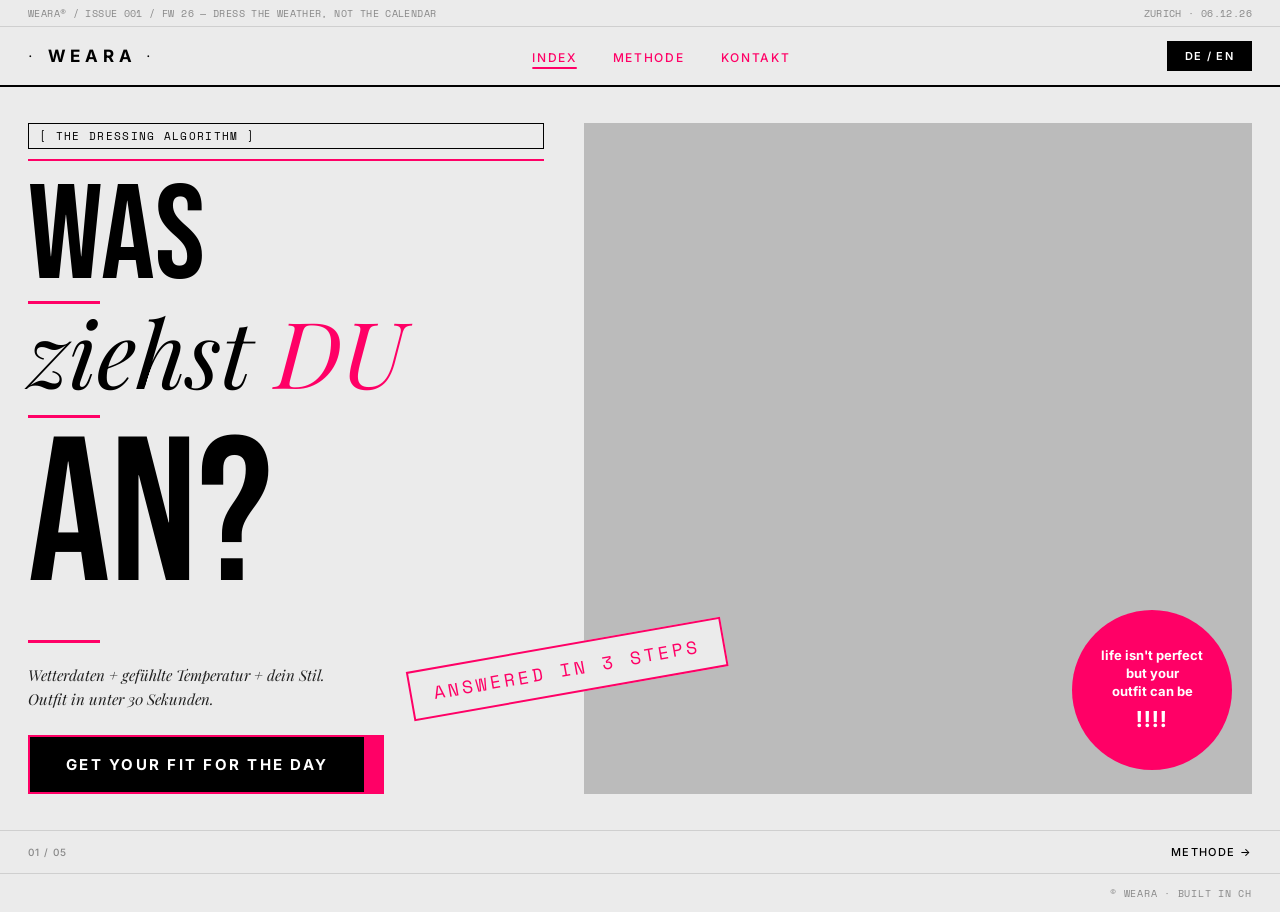
==== index.html @ 25c810dd "Initial commit" ====
<!doctype html>
<html lang="de">
  <head>
    <meta charset="UTF-8" />
    <meta name="viewport" content="width=device-width, initial-scale=1.0" />
    <title>WEARA — The Dressing Algorithm</title>
    <link rel="stylesheet" href="css/style.css" />
  </head>
  <body id="page-index">
    <!-- NAVIGATION -->
    <div class="nav-wrapper">
      <div class="info-bar">
        <span
          >WEARA® / ISSUE 001 / FW 26 — DRESS THE WEATHER, NOT THE
          CALENDAR</span
        >
        <span id="dateTime"></span>
      </div>
      <nav class="main-nav">
        <a href="index.html" class="logo">WEARA</a>
        <ul class="nav-links">
          <li><a href="index.html" class="active">INDEX</a></li>
          <li><a href="mood.html">METHODE</a></li>
          <li><a href="kontakt.html">KONTAKT</a></li>
        </ul>
        <button class="nav-btn">DE / EN</button>
      </nav>
    </div>

    <!-- PAGE CONTENT -->
    <main class="page">
      <section class="index-layout">
        <!-- LEFT: Text -->
        <div class="index-left">
          <div class="tag-label">[ THE DRESSING ALGORITHM ]</div>
          <div class="tag-label-line"></div>

          <h1 class="hero-headline">
            <span class="h-was">WAS</span>
            <span class="pink-bar-h"></span>
            <span class="h-mid">ziehst <span class="text-pink">DU</span></span>
            <span class="pink-bar-h"></span>
            <span class="h-an">AN?</span>
          </h1>

          <div class="hero-tagline">
            <span class="pink-bar-h" style="margin-bottom: 20px"></span>
            <p>
              Wetterdaten + gefühlte Temperatur + dein Stil.<br />Outfit in
              unter 30 Sekunden.
            </p>
            <div class="cta-wrapper">
              <a href="mood.html" class="btn-primary"
                >GET YOUR FIT FOR THE DAY</a
              >
              <div class="cta-accent"></div>
            </div>
          </div>
        </div>

        <!-- RIGHT: Hero Image -->
        <div class="index-right">
          <!-- Ersetze diese URL mit deinem eigenen Bild -->
          <div
            class="hero-photo"
            style="
              background-image: url(&quot;https://picsum.photos/seed/fashion42/900/700&quot;);
            "
          ></div>

          <!-- Pinker Kreis-Badge -->
          <div class="circle-badge">
            <span>life isn't perfect<br />but your<br />outfit can be</span>
            <span class="excl">!!!!</span>
          </div>
        </div>

        <!-- "ANSWERED IN 3 STEPS" — ausserhalb index-right, schwebt über der Grenze -->
        <div class="answered-tag">ANSWERED IN 3 STEPS</div>
      </section>
    </main>

    <!-- BOTTOM NAV -->
    <div class="bottom-nav">
      <span class="page-info">01 / 05</span>
      <a href="mood.html">METHODE →</a>
    </div>

    <!-- FOOTER -->
    <footer class="site-footer">© WEARA · BUILT IN CH</footer>

    <script src="js/script.js" type="module"></script>
  </body>
</html>
---- css/style.css ----
@import url('https://fonts.googleapis.com/css2?family=Bebas+Neue&family=Playfair+Display:ital,wght@1,400;1,700&family=Inter:wght@300;400;500;600&family=Space+Mono:wght@400;700&display=swap');

:root {
  --pink: #FF0066;
  --black: #000000;
  --white: #FFFFFF;
  --bg: #EBEBEB;
  --gray: #888;
  --border: rgba(0,0,0,0.12);
}

*, *::before, *::after {
  margin: 0;
  padding: 0;
  box-sizing: border-box;
}

html {
  height: 100%;
  overflow-x: hidden;   /* verhindert Viewport-Ausdehnung durch überlaufende Elemente */
}

body {
  background: var(--bg);
  font-family: 'Inter', system-ui, sans-serif;
  color: var(--black);
  font-size: 14px;
  min-height: 100vh;
  display: flex;
  flex-direction: column;
  overflow-x: hidden;
}

/* ================================================
   NAVIGATION
================================================ */

.nav-wrapper {
  position: sticky;
  top: 0;
  z-index: 1000;
  background: var(--bg);
}

.info-bar {
  display: flex;
  justify-content: space-between;
  align-items: center;
  padding: 6px 28px;
  font-family: 'Space Mono', monospace;
  font-size: 9.5px;
  letter-spacing: 0.04em;
  color: var(--gray);
  border-bottom: 1px solid var(--border);
}

.main-nav {
  display: flex;
  align-items: center;
  justify-content: space-between;
  padding: 14px 28px;
  border-bottom: 2px solid var(--black);
}

.logo {
  font-family: 'Inter', sans-serif;
  font-weight: 700;
  font-size: 17px;
  letter-spacing: 0.28em;
  text-decoration: none;
  color: var(--black);
}

.logo::before { content: '· '; font-weight: 300; }
.logo::after  { content: ' ·'; font-weight: 300; }

.nav-links {
  list-style: none;
  display: flex;
  gap: 36px;
}

.nav-links a {
  text-decoration: none;
  color: var(--pink);
  font-size: 12px;
  font-weight: 500;
  letter-spacing: 0.14em;
}

.nav-links a.active {
  text-decoration: underline;
  text-decoration-thickness: 1.5px;
  text-underline-offset: 5px;
}

.nav-btn {
  background: var(--black);
  color: var(--white);
  border: none;
  padding: 8px 18px;
  font-size: 11px;
  font-weight: 600;
  letter-spacing: 0.12em;
  cursor: pointer;
  font-family: 'Inter', sans-serif;
}

/* ================================================
   MAIN & BOTTOM NAV
================================================ */

main.page {
  flex: 1;
  padding: 36px 28px;
}

.bottom-nav {
  display: flex;
  justify-content: space-between;
  align-items: center;
  padding: 14px 28px;
  border-top: 1px solid var(--border);
  font-size: 11px;
  letter-spacing: 0.12em;
  font-weight: 500;
  background: var(--bg);
}

.bottom-nav a {
  text-decoration: none;
  color: var(--black);
}

.bottom-nav a:hover { color: var(--pink); }

.page-info {
  color: var(--gray);
  font-size: 10px;
  letter-spacing: 0.1em;
}

/* ================================================
   SHARED COMPONENTS
================================================ */

.tag-label {
  display: inline-block;
  font-family: 'Space Mono', monospace;
  font-size: 11px;
  letter-spacing: 0.12em;
  padding: 4px 10px;
  border: 1px solid var(--black);
  margin-bottom: 10px;
}

.tag-label-line {
  width: 100%;
  height: 2px;
  background: var(--pink);
  margin-bottom: 20px;
}

.serif-italic {
  font-family: 'Playfair Display', serif;
  font-style: italic;
}

.text-pink { color: var(--pink); }

.btn-primary {
  display: inline-block;
  background: var(--black);
  color: var(--white);
  border: 2px solid var(--pink);
  padding: 18px 36px;
  font-size: 15px;
  font-weight: 700;
  letter-spacing: 0.15em;
  cursor: pointer;
  text-decoration: none;
  font-family: 'Inter', sans-serif;
}

.btn-primary:hover { opacity: 0.88; }

.btn-black {
  display: inline-block;
  background: var(--black);
  color: var(--white);
  border: none;
  padding: 12px 22px;
  font-size: 11px;
  font-weight: 600;
  letter-spacing: 0.12em;
  cursor: pointer;
  text-decoration: none;
  font-family: 'Inter', sans-serif;
}

/* ================================================
   INDEX PAGE
================================================ */

.index-layout {
  display: grid;
  grid-template-columns: 5fr 6fr;
  gap: 0;
  min-height: 72vh;
  position: relative;
}

.index-left {
  display: flex;
  flex-direction: column;
  padding-right: 40px;
}

.hero-headline {
  font-family: 'Bebas Neue', sans-serif;
  font-weight: 400;
  display: flex;
  flex-direction: column;
  gap: 0;
  flex: 1;
}

.h-was {
  font-size: clamp(80px, 10.5vw, 148px);
  line-height: 0.85;
}

.h-mid {
  font-family: 'Playfair Display', serif;
  font-style: italic;
  font-size: clamp(56px, 7.2vw, 102px);
  line-height: 0.9;
  margin-bottom: -6px;
}

.h-an {
  font-size: clamp(120px, 16vw, 220px);
  line-height: 0.85;
  margin-top: 8px;
}

.pink-bar-h {
  display: block;
  width: 72px;
  height: 3px;
  background: var(--pink);
  margin: 6px 0;
}

.h-mid + .pink-bar-h {
  margin-top: 28px;
}

.hero-tagline {
  padding-top: 28px;
}

.hero-tagline p {
  font-family: 'Playfair Display', serif;
  font-style: italic;
  font-size: 15px;
  line-height: 1.6;
  margin-bottom: 24px;
  color: #222;
  max-width: 380px;
}

.index-right {
  overflow: hidden;
  position: relative;
}

.hero-photo {
  width: 100%;
  height: 100%;
  min-height: 480px;
  background-color: #bbb;
  background-size: cover;
  background-position: center;
  display: block;
}

/* "ANSWERED IN 3 STEPS" overlay — standardmässig versteckt, nur auf sehr breiten Screens */
.answered-tag {
  display: none;
  position: absolute;
  bottom: 100px;
  left: 44%;
  transform: translateX(-50%) rotate(-10deg);
  background: var(--bg);
  border: 2px solid var(--pink);
  padding: 10px 22px;
  font-family: 'Space Mono', monospace;
  font-size: 18px;
  letter-spacing: 0.18em;
  color: var(--pink);
  z-index: 10;
  white-space: nowrap;
  grid-column: 1 / -1;
}
@media (min-width: 1200px) {
  .answered-tag { display: block; }
}

/* Pinker Kreis-Badge auf dem Bild */
@keyframes pulse {
  0%   { transform: scale(1); }
  50%  { transform: scale(1.12); }
  100% { transform: scale(1); }
}

.circle-badge {
  position: absolute;
  bottom: 24px;
  right: 20px;
  width: 160px;
  height: 160px;
  background: var(--pink);
  border-radius: 50%;
  display: flex;
  flex-direction: column;
  align-items: center;
  justify-content: center;
  text-align: center;
  color: var(--white);
  font-family: 'Inter', sans-serif;
  font-size: 13px;
  font-weight: 700;
  line-height: 1.4;
  padding: 16px;
  z-index: 2;
  animation: pulse 2s ease-in-out infinite;
  cursor: default;
}

.circle-badge .excl {
  font-size: 22px;
  letter-spacing: 0.05em;
  margin-top: 4px;
}

/* CTA Button mit pinkem Akzent-Streifen */
.cta-wrapper {
  display: flex;
  align-items: stretch;
}

.cta-accent {
  width: 18px;
  background: var(--pink);
  flex-shrink: 0;
}

/* Footer */
.site-footer {
  border-top: 1px solid var(--border);
  padding: 12px 28px;
  font-family: 'Space Mono', monospace;
  font-size: 9.5px;
  letter-spacing: 0.08em;
  color: var(--gray);
  text-align: right;
}

/* ================================================
   MOOD PAGE
================================================ */

.mood-h1 {
  font-family: 'Bebas Neue', sans-serif;
  font-size: clamp(60px, 7.5vw, 96px);
  font-weight: 400;
  line-height: 0.88;
}

.mood-subline {
  font-family: 'Playfair Display', serif;
  font-style: italic;
  font-size: 19px;
  color: #444;
  margin-top: 6px;
  margin-bottom: 32px;
}

.mood-cards {
  display: grid;
  grid-template-columns: repeat(3, 1fr);
  gap: 16px;
}

.mood-card {
  cursor: pointer;
}

.mood-card-photo {
  width: 100%;
  height: 260px;
  background-color: #bbb;
  background-size: cover;
  background-position: center;
  position: relative;
  outline: 3px solid transparent;
  transition: outline-color 0.15s;
}

.mood-card.active .mood-card-photo {
  outline-color: var(--pink);
}

.mood-card-label {
  font-family: 'Bebas Neue', sans-serif;
  font-size: 22px;
  font-weight: 400;
  margin-top: 9px;
  letter-spacing: 0.04em;
  transition: color 0.15s;
}

.mood-card.active .mood-card-label {
  color: var(--pink);
}

/* ================================================
   DATEN PAGE
================================================ */

.daten-layout {
  display: grid;
  grid-template-columns: 1fr 1fr;
  gap: 56px;
  align-items: start;
}

.daten-h1 {
  font-family: 'Bebas Neue', sans-serif;
  font-size: clamp(52px, 6.5vw, 86px);
  font-weight: 400;
  line-height: 0.91;
  margin-bottom: 38px;
}

.daten-h1 .serif-italic {
  font-size: clamp(44px, 5.5vw, 72px);
}

.daten-photo {
  width: 100%;
  height: 440px;
  background-color: #bbb;
  background-size: cover;
  background-position: center;
}

.form-step {
  margin-bottom: 32px;
}

.step-header {
  display: flex;
  align-items: center;
  gap: 10px;
  margin-bottom: 10px;
}

.step-num {
  font-size: 10px;
  color: var(--gray);
  letter-spacing: 0.06em;
}

.step-q {
  font-size: 10px;
  letter-spacing: 0.2em;
  font-weight: 600;
  color: #333;
}

.gender-btns {
  display: flex;
  gap: 6px;
}

.gender-btn {
  padding: 9px 20px;
  font-size: 11px;
  font-weight: 700;
  letter-spacing: 0.12em;
  border: 2px solid var(--black);
  background: transparent;
  cursor: pointer;
  font-family: 'Inter', sans-serif;
  transition: all 0.15s;
}

.gender-btn.active {
  background: var(--black);
  color: var(--white);
}

.location-box {
  display: inline-flex;
  align-items: center;
  gap: 10px;
  border: 1px solid var(--black);
  padding: 10px 14px;
  font-size: 13px;
  font-weight: 500;
  letter-spacing: 0.06em;
  cursor: pointer;
}

.location-dot {
  width: 8px;
  height: 8px;
  background: var(--pink);
  border-radius: 50%;
  flex-shrink: 0;
}

.live-badge {
  font-size: 9px;
  font-weight: 700;
  letter-spacing: 0.15em;
  color: var(--gray);
  border: 1px solid var(--gray);
  padding: 1px 5px;
}

.location-alt-link {
  display: block;
  font-size: 10px;
  color: var(--gray);
  letter-spacing: 0.1em;
  text-decoration: underline;
  cursor: pointer;
  margin-top: 7px;
}

.duration-display {
  display: flex;
  align-items: baseline;
  gap: 8px;
  margin-bottom: 10px;
}

.duration-num {
  font-family: 'Bebas Neue', sans-serif;
  font-size: 84px;
  font-weight: 400;
  line-height: 1;
}

.duration-unit {
  font-family: 'Playfair Display', serif;
  font-style: italic;
  font-size: 28px;
}

.range-slider {
  -webkit-appearance: none;
  appearance: none;
  width: 100%;
  max-width: 300px;
  height: 2px;
  background: linear-gradient(to right, var(--pink) 33%, #ccc 33%);
  outline: none;
  cursor: pointer;
  display: block;
}

.range-slider::-webkit-slider-thumb {
  -webkit-appearance: none;
  width: 14px;
  height: 14px;
  background: var(--pink);
  border-radius: 50%;
  cursor: pointer;
}

.range-slider::-moz-range-thumb {
  width: 14px;
  height: 14px;
  background: var(--pink);
  border-radius: 50%;
  border: none;
  cursor: pointer;
}

.slider-labels {
  display: flex;
  justify-content: space-between;
  max-width: 300px;
  margin-top: 5px;
  font-size: 9px;
  color: var(--gray);
  letter-spacing: 0.08em;
}

/* ================================================
   OUTFIT PAGE
================================================ */

.outfit-layout {
  display: grid;
  grid-template-columns: 260px 1fr;
  gap: 0;
  min-height: 72vh;
  margin: -36px -28px;
}

.weather-panel {
  background: var(--black);
  color: var(--white);
  padding: 32px 24px;
  display: flex;
  flex-direction: column;
}

.weather-temp {
  font-family: 'Bebas Neue', sans-serif;
  font-size: 100px;
  line-height: 1;
}

.weather-type {
  font-size: 11px;
  letter-spacing: 0.2em;
  font-weight: 600;
  margin-top: 4px;
}

.weather-desc {
  font-size: 10px;
  color: #aaa;
  line-height: 1.5;
  margin-top: 4px;
}

.weather-stats {
  display: flex;
  gap: 20px;
  margin-top: 24px;
}

.weather-stat .val {
  font-family: 'Bebas Neue', sans-serif;
  font-size: 30px;
  display: block;
}

.weather-stat .lbl {
  font-size: 9px;
  color: #aaa;
  letter-spacing: 0.1em;
}

.weather-duration {
  font-family: 'Playfair Display', serif;
  font-style: italic;
  font-size: 12px;
  color: #aaa;
  margin-top: auto;
  padding-top: 24px;
}

.outfit-content {
  padding: 32px 36px;
}

.outfit-tag {
  font-size: 10px;
  letter-spacing: 0.2em;
  color: var(--gray);
  margin-bottom: 16px;
}

.outfit-h1 {
  font-family: 'Bebas Neue', sans-serif;
  font-size: clamp(48px, 5.5vw, 72px);
  font-weight: 400;
  line-height: 0.9;
  margin-bottom: 32px;
}

.outfit-h1 .serif-italic {
  font-size: clamp(40px, 4.5vw, 60px);
}

.items-grid {
  display: grid;
  grid-template-columns: repeat(4, 1fr);
  gap: 16px 12px;
}

.item-card {
  display: flex;
  flex-direction: column;
  align-items: center;
  cursor: pointer;
}

.item-img {
  width: 100%;
  aspect-ratio: 1;
  background: #d8d8d8;
  margin-bottom: 7px;
  display: flex;
  align-items: center;
  justify-content: center;
  overflow: hidden;
  transition: opacity 0.15s;
}

.item-card:hover .item-img { opacity: 0.8; }

.item-img img {
  width: 100%;
  height: 100%;
  object-fit: contain;
}

.item-label {
  font-size: 9px;
  letter-spacing: 0.15em;
  font-weight: 600;
  text-align: center;
  color: #333;
}

/* ================================================
   KONTAKT PAGE
================================================ */

.kontakt-layout {
  display: grid;
  grid-template-columns: 1fr 1.7fr;
  gap: 60px;
  align-items: start;
}

.kontakt-h1 {
  font-family: 'Bebas Neue', sans-serif;
  font-size: clamp(60px, 7.5vw, 96px);
  font-weight: 400;
  line-height: 0.87;
}

.kontakt-sub {
  font-size: 12px;
  letter-spacing: 0.04em;
  color: #333;
  margin-top: 14px;
  line-height: 1.6;
}

.kontakt-sub .pink { color: var(--pink); }

.form-field {
  margin-bottom: 14px;
}

.field-label {
  display: block;
  font-size: 9px;
  letter-spacing: 0.2em;
  color: var(--gray);
  margin-bottom: 5px;
}

.field-input {
  width: 100%;
  border: 1px solid #ccc;
  background: var(--white);
  padding: 10px 12px;
  font-size: 13px;
  font-family: 'Inter', sans-serif;
  outline: none;
  transition: border-color 0.15s;
}

.field-input:focus { border-color: var(--black); }

.role-btns {
  display: flex;
  gap: 6px;
  flex-wrap: wrap;
}

.role-btn {
  padding: 7px 16px;
  font-size: 10px;
  font-weight: 600;
  letter-spacing: 0.1em;
  border: 1px solid var(--black);
  background: transparent;
  cursor: pointer;
  font-family: 'Inter', sans-serif;
  transition: all 0.15s;
}

.role-btn.active {
  background: var(--black);
  color: var(--white);
}

.mehr-label {
  font-size: 9px;
  letter-spacing: 0.2em;
  color: var(--gray);
  margin-bottom: 7px;
  margin-top: 20px;
}

.field-textarea {
  width: 100%;
  border: 1px solid #ccc;
  background: var(--white);
  padding: 12px;
  font-size: 13px;
  font-family: 'Inter', sans-serif;
  resize: none;
  outline: none;
  min-height: 110px;
  transition: border-color 0.15s;
}

.field-textarea:focus { border-color: var(--black); }

.form-footer {
  display: flex;
  align-items: center;
  justify-content: space-between;
  margin-top: 14px;
  gap: 16px;
}

.privacy-note {
  font-size: 13px;
  color: #aaa;
  font-style: italic;
  letter-spacing: 0.03em;
}

/* ================================================
   RESPONSIVE — Tablet  ≤ 900px
================================================ */

@media (max-width: 900px) {

  /* ── Nav: in zwei Zeilen umbrechen ── */
  .main-nav {
    flex-wrap: wrap;
    padding: 10px 20px;
    gap: 0;
    row-gap: 6px;
  }
  .logo    { flex: 1; }
  .nav-btn { order: 2; padding: 6px 14px; font-size: 10px; align-self: center; line-height: 1; }
  .nav-links {
    order: 3;
    flex: 0 0 100%;
    gap: 24px;
    padding: 8px 0 2px;
    border-top: 1px solid var(--border);
  }
  .nav-links a { font-size: 11px; }

  /* ── Index: Spalten & Headline ── */
  .index-layout {
    grid-template-columns: 1fr;
    row-gap: 0;
  }
  .index-left { padding-right: 0; padding-bottom: 0; }
  .hero-tagline { padding-bottom: 56px; }   /* Abstand zwischen Button und Foto */

  /* Headline-Grössen auf Tablet verkleinern */
  .h-was { font-size: clamp(60px, 9vw, 110px); }
  .h-mid { font-size: clamp(44px, 6.5vw, 80px); }
  .h-an  { font-size: clamp(80px, 12vw, 160px); }

  .hero-photo { min-height: 280px; }
  .cta-accent { display: none; }

  /* ── Kontakt ── */
  .kontakt-layout { grid-template-columns: 1fr; gap: 28px; }

  /* ── Outfit ── */
  .outfit-layout {
    grid-template-columns: 1fr;
    margin: -36px -28px 0;
  }
  .weather-panel {
    flex-direction: row;
    flex-wrap: wrap;
    gap: 20px;
    align-items: center;
    padding: 24px 28px;
  }
  .weather-temp     { font-size: 72px; }
  .weather-stats    { margin-top: 0; }
  .weather-duration { margin-top: 0; padding-top: 0; }

  /* ── Mood ── */
  .mood-cards { grid-template-columns: repeat(2, 1fr); }
  .items-grid { grid-template-columns: repeat(2, 1fr); }
}

/* ================================================
   RESPONSIVE — Mobile  ≤ 600px
================================================ */

@media (max-width: 600px) {

  /* ── Info-Bar ausblenden ── */
  .info-bar { display: none; }

  /* ── Page shell ── */
  main.page   { padding: 20px 16px; }
  .bottom-nav { padding: 12px 16px; }
  .tag-label  { font-size: 10px; }

  /* ── Nav (kompakter als 900px) ── */
  .main-nav  { padding: 10px 16px; }
  .nav-links { gap: 18px; }
  .nav-btn   { padding: 4px 10px; font-size: 9px; letter-spacing: 0.06em; }

  /* ── INDEX ── */
  .h-was { font-size: 62px; }
  .h-mid { font-size: 44px; }
  .h-an  { font-size: 84px; }
  .index-left { padding-bottom: 24px; }
  .hero-photo { min-height: 220px; }
  .circle-badge {
    width: 100px; height: 100px;
    font-size: 10px; bottom: 10px; right: 10px;
  }
  .circle-badge .excl { font-size: 14px; }
  .btn-primary { padding: 14px 20px; font-size: 13px; }

  /* ── MOOD ── */
  .mood-h1      { font-size: 52px; }
  .mood-subline { font-size: 15px; margin-bottom: 20px; }
  .mood-cards   { grid-template-columns: 1fr; }
  .mood-card-photo { height: 190px; }

  /* ── OUTFIT ── */
  .outfit-layout {
    margin: -20px -16px 0;
  }
  .weather-panel {
    gap: 12px;
    padding: 18px 16px;
  }
  .weather-temp     { font-size: 56px; }
  .weather-stats    { gap: 14px; }
  .weather-duration { width: 100%; }
  .outfit-content   { padding: 20px 16px; }
  .outfit-h1        { font-size: 34px; margin-bottom: 16px; }

  /* ── KONTAKT ── */
  .kontakt-h1  { font-size: 50px; }
  .kontakt-layout { gap: 18px; }
  .form-footer { flex-direction: column; align-items: flex-start; gap: 12px; }
  .btn-black   { width: 100%; text-align: center; padding: 14px; }
}
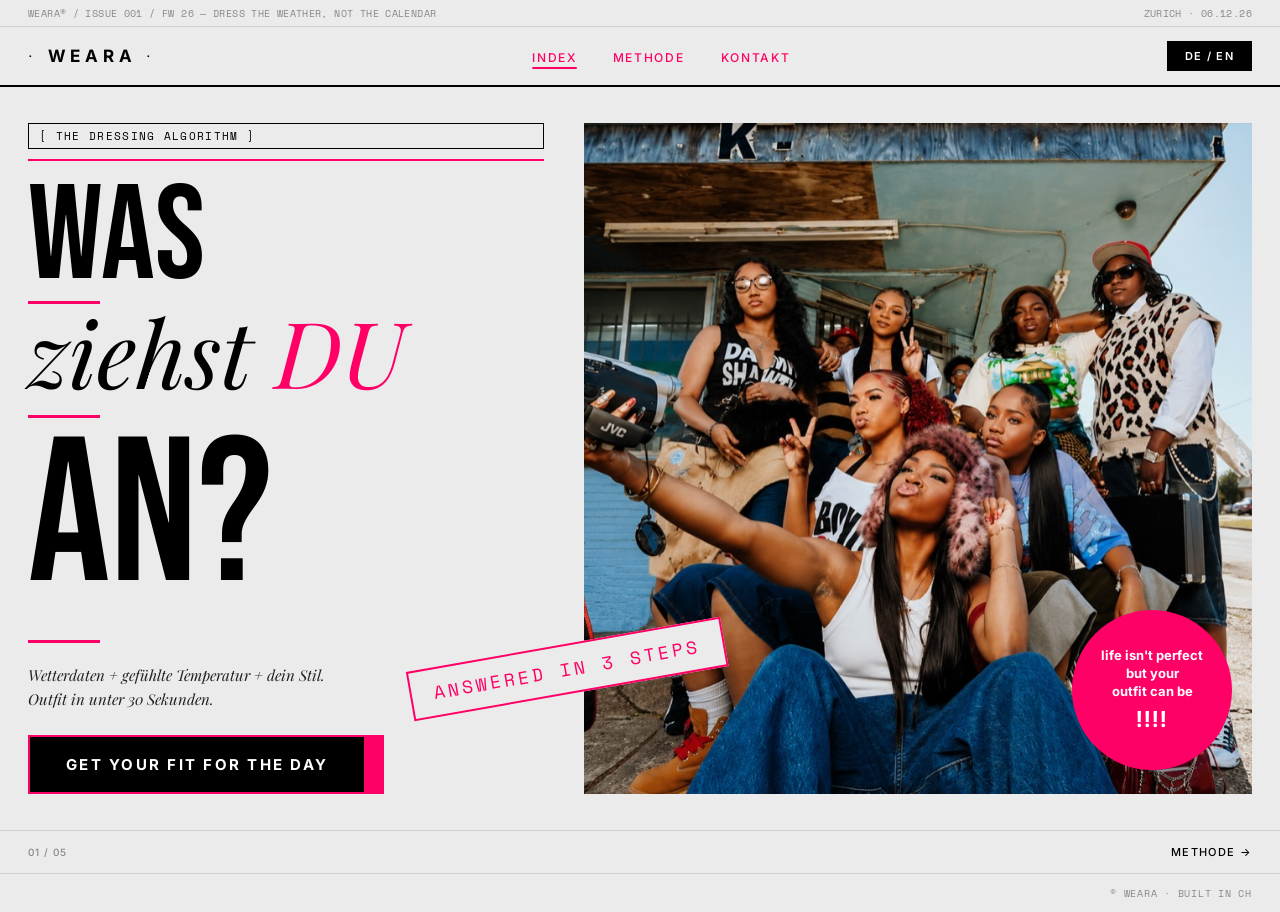
==== commit 32787388: "use local hero image" ====
--- a/index.html
+++ b/index.html
@@ -63,9 +63,7 @@
           <!-- Ersetze diese URL mit deinem eigenen Bild -->
           <div
             class="hero-photo"
-            style="
-              background-image: url(&quot;https://picsum.photos/seed/fashion42/900/700&quot;);
-            "
+            style="background-image: url('img/hero.jpg');"
           ></div>
 
           <!-- Pinker Kreis-Badge -->
